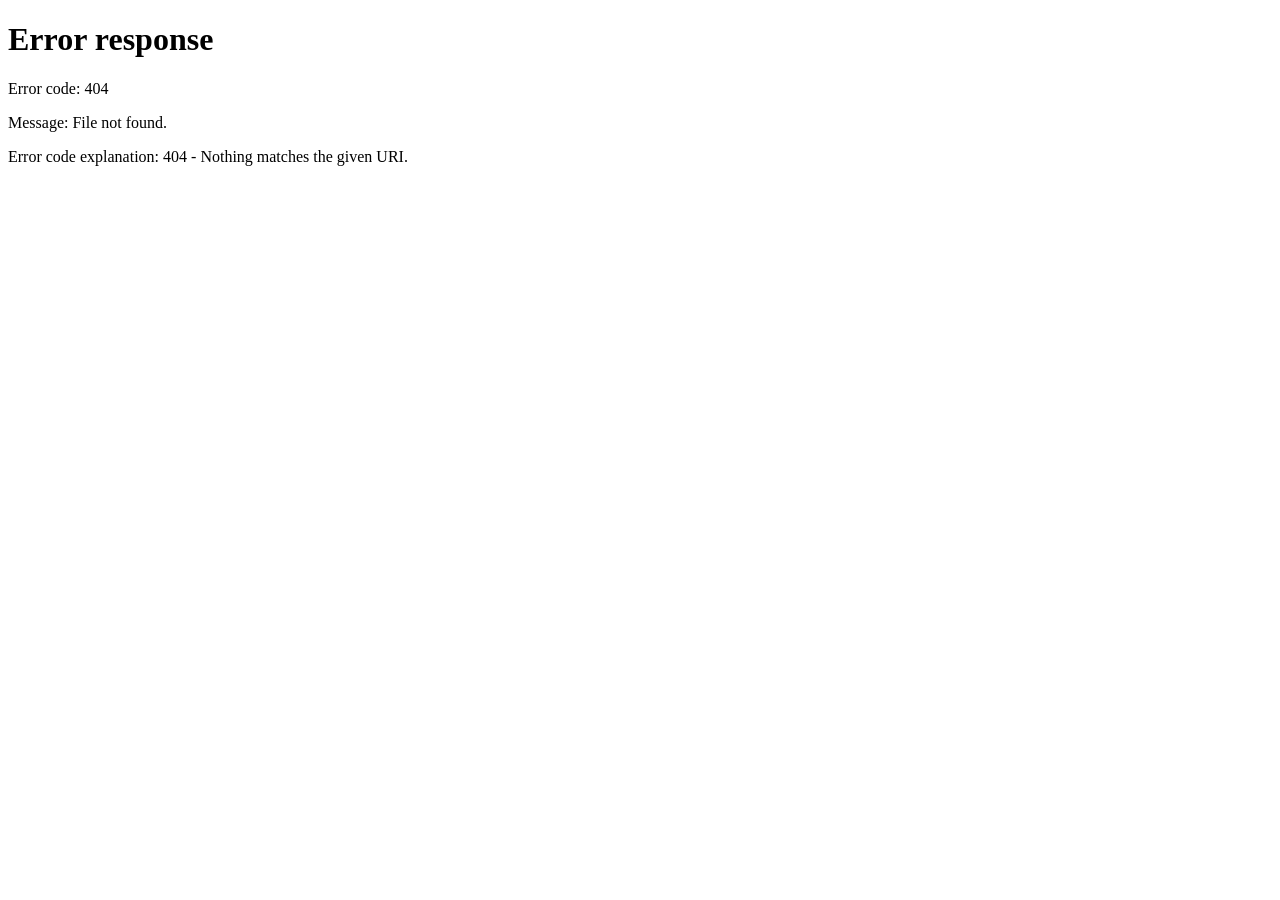
==== index.html @ f7cfdea8 "initial commit" ====
<!-- Main Entry Point for App Sort Challenge -->
<!-- Redirects / renders the complete game experience -->
<!doctype html>
<html lang="en">
<head>
  <meta charset="UTF-8">
  <meta http-equiv="refresh" content="0; url=Sort_Game.html">
  <title>App Sort Challenge</title>
  <script>
    window.location.replace("Sort_Game.html");
  </script>
</head>
<body style="font-family: sans-serif; text-align: center; padding-top: 50px; background: #f6f5f1; color: #253047;">
  <p>Loading App Sort Challenge...</p>
  <p><a href="Sort_Game.html" style="color: #174967; font-weight: bold;">Click here if you are not automatically redirected</a></p>
</body>
</html>
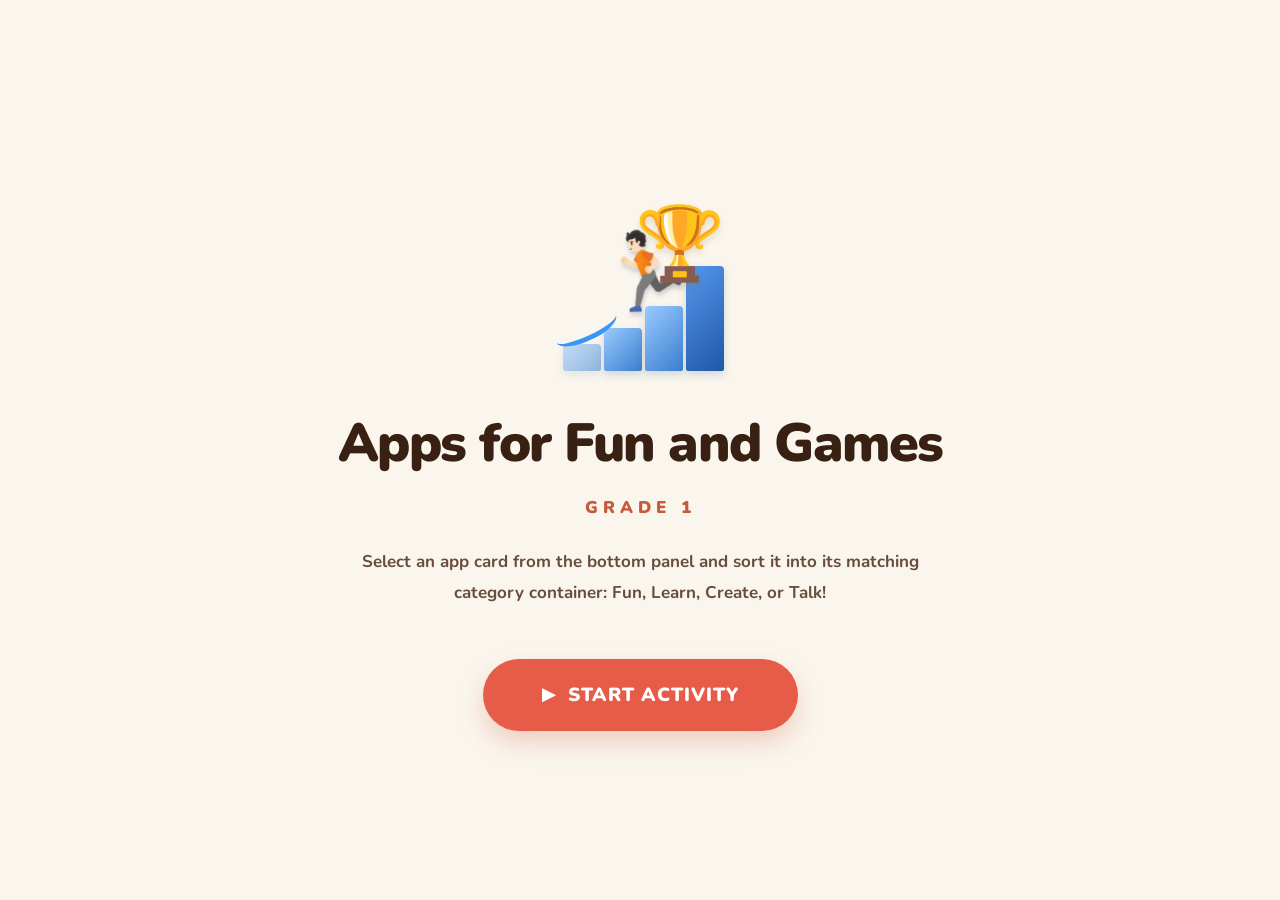
==== commit 883cc40f: "init" ====
--- a/index.html
+++ b/index.html
@@ -1,17 +1,26 @@
-<!-- Main Entry Point for App Sort Challenge -->
-<!-- Redirects / renders the complete game experience -->
-<!doctype html>
+<!DOCTYPE html>
 <html lang="en">
 <head>
   <meta charset="UTF-8">
-  <meta http-equiv="refresh" content="0; url=Sort_Game.html">
-  <title>App Sort Challenge</title>
-  <script>
-    window.location.replace("Sort_Game.html");
-  </script>
+  <meta name="viewport" content="width=device-width, initial-scale=1.0">
+  <title>Apps for Fun and Games - Start</title>
+  <link rel="stylesheet" href="style.css">
 </head>
-<body style="font-family: sans-serif; text-align: center; padding-top: 50px; background: #f6f5f1; color: #253047;">
-  <p>Loading App Sort Challenge...</p>
-  <p><a href="Sort_Game.html" style="color: #174967; font-weight: bold;">Click here if you are not automatically redirected</a></p>
+<body>
+<section class="start-screen" id="startScreen" style="display:flex;">
+    <div class="start-content">
+      <div class="hero-art" aria-hidden="true">
+        <div class="steps"><i></i><i></i><i></i><i></i></div>
+        <div class="runner">🏃🏻</div>
+        <div class="hero-trophy">🏆</div>
+        <div class="motion-line"></div>
+      </div>
+      <h1>Apps for Fun and Games</h1>
+      <div class="grade-label">GRADE 1</div>
+      <p>Select an app card from the bottom panel and sort it into its matching<br class="desktop-break">
+      category container: Fun, Learn, Create, or Talk!</p>
+      <a class="start-button" id="startActivity" href="game.html"><span>▶</span> START ACTIVITY</a>
+    </div>
+  </section>
 </body>
 </html>
--- a/style.css
+++ b/style.css
@@ -0,0 +1,193 @@
+@import url('https://fonts.googleapis.com/css2?family=Nunito:wght@500;600;700;800;900&display=swap');
+:root{--navy:#111a3b;--ink:#17244b;--sky:#e7f5ff;--pink:#ed35a6;--blue:#3298f5;--purple:#a64be9;--green:#00c98a}
+*{box-sizing:border-box}
+body{margin:0;min-height:100vh;font-family:Nunito,Arial,sans-serif;color:var(--ink);background:linear-gradient(145deg,#eaf7ff,#dff1fc);overflow-x:hidden}
+.topbar{height:54px;background:#111a3b;color:#fff;display:flex;align-items:center;justify-content:space-between;padding:0 4.5%;box-shadow:0 3px 12px #111a3b22}
+.brand{display:flex;align-items:center;gap:9px;font-size:14px;font-weight:900;letter-spacing:.2px}.brand-icon{font-size:20px}
+.stats{display:flex;align-items:center;gap:10px}.stat{height:38px;min-width:76px;padding:3px 9px;background:#202b51;border-radius:8px;display:grid;grid-template-columns:20px auto;grid-template-rows:12px 17px;align-items:center}.stat>span{grid-row:1/3;font-size:16px}.stat small{font-size:8px;letter-spacing:1px;color:#aeb9dc;font-weight:900}.stat b{font-size:12px}.sound-btn,.restart-btn{border:0;background:transparent;color:white;font-size:17px;cursor:pointer;padding:6px}
+.game-shell{width:min(1000px,94vw);min-height:calc(100vh - 54px);margin:auto;padding:24px 5% 18px;position:relative;display:flex;flex-direction:column;align-items:center}
+.tiny-lights{position:absolute;left:0;top:17px;display:flex;gap:4px}.tiny-lights i{width:6px;height:6px;border-radius:50%;background:#ff659d}.tiny-lights i:nth-child(2){background:#00d5a2}.tiny-lights i:nth-child(3){background:#4c9dff}
+.instruction{background:#fff;border-radius:18px;padding:12px 28px;text-align:center;box-shadow:0 4px 0 #d4e6f3;width:min(550px,100%);margin:5px auto 26px;z-index:1}
+.instruction h1{font-size:17px;margin:0 0 3px;font-weight:900}.instruction p{font-size:11px;color:#58708f;margin:0}.instruction b{color:#2879cf}
+.categories{width:100%;display:grid;grid-template-columns:1fr 1fr;gap:20px 24px;margin-bottom:24px}
+.category{height:82px;border-radius:22px;position:relative;display:flex;align-items:center;justify-content:space-between;padding:0 8px 0 17px;color:#fff;cursor:pointer;box-shadow:0 7px 0 rgba(19,39,74,.22),0 10px 17px #365d8520;transition:transform .16s,filter .16s;outline:none;overflow:visible}
+.category:before{content:"";position:absolute;inset:0;border-radius:22px 22px 18px 18px;background:linear-gradient(180deg,#ffffff35,transparent 52%);pointer-events:none}
+.category.fun{background:linear-gradient(105deg,#fa4eb7,#d71991)}.category.learn{background:linear-gradient(105deg,#4dafff,#2479e9)}.category.create{background:linear-gradient(105deg,#c66af5,#8b39d4)}.category.talk{background:linear-gradient(105deg,#27e6ae,#00ad79)}
+.category.drag-over{transform:translateY(-5px) scale(1.025);filter:brightness(1.12);box-shadow:0 0 0 4px #fff,0 0 0 7px #58a8f3,0 10px 20px #365d8530}
+.cat-copy{display:flex;align-items:center;gap:9px;z-index:1}.cat-copy strong{font-size:20px;font-weight:900;text-shadow:0 2px 2px #0002}.cat-symbol{font-size:17px;background:#ffffff35;width:26px;height:26px;border-radius:9px;display:grid;place-items:center}
+.avatar{width:68px;height:68px;border:3px solid #fff;border-radius:50%;background:#21d76f;display:grid;place-items:center;font-size:37px;box-shadow:0 3px 7px #142c5533;z-index:2;margin-right:-4px}
+.drop-hint{position:absolute;right:72px;bottom:7px;font-size:8px;letter-spacing:1px;font-weight:900;opacity:0;transition:opacity .15s}.category.drag-over .drop-hint{opacity:.9}
+.activity-area{width:100%;margin-top:auto;display:flex;flex-direction:column;align-items:center}
+.tray{width:100%;min-height:88px;display:flex;justify-content:center;align-items:center;gap:12px;flex-wrap:wrap;padding:6px 0}
+.app-card{width:94px;min-height:82px;border:1px solid #e4edf6;border-radius:13px;background:#fff;box-shadow:0 4px 0 #d8e6f1,0 7px 12px #46688b16;display:flex;flex-direction:column;align-items:center;justify-content:center;gap:5px;cursor:grab;user-select:none;transition:transform .15s,opacity .15s;position:relative;padding:8px 5px}
+.app-card:hover{transform:translateY(-4px)}.app-card:active{cursor:grabbing}.app-card.selected{outline:3px solid #379cff;transform:translateY(-5px)}.app-card.dragging{opacity:.35}
+.app-icon{width:30px;height:30px;border-radius:9px;display:grid;place-items:center;color:#fff;font-size:19px;box-shadow:inset 0 1px 2px #fff7}.app-name{font-size:9px;font-weight:900;text-align:center;line-height:1.1}
+.bottom-panel{width:min(500px,100%);height:38px;border-radius:20px;background:#fff;box-shadow:0 3px 0 #d8e9f4;display:flex;align-items:center;justify-content:space-between;padding:0 17px;margin-top:8px;gap:10px}
+.panel-label,.wave-status{font-size:9px;letter-spacing:.8px;color:#8294ad;font-weight:900;white-space:nowrap}.wave-status{color:#8b9bb1}.wave-status b{color:#2387dc}.progress{height:5px;width:90px;background:#edf2f7;border-radius:9px;overflow:hidden}.progress span{display:block;width:0;height:100%;background:linear-gradient(90deg,#36b7ff,#8b59ed);transition:width .3s}
+.feedback{font-size:11px;font-weight:800;color:#66819c;min-height:16px;margin:9px 0 0;text-align:center}
+.overlay{position:fixed;inset:0;background:#111a3bd9;backdrop-filter:blur(6px);display:grid;place-items:center;z-index:10;overflow:hidden}.hidden{display:none}
+.result-card{width:min(360px,90vw);background:#fff;border:3px solid #ffd76d;border-radius:22px;padding:24px;text-align:center;position:relative;z-index:2;box-shadow:0 20px 70px #0005;animation:pop .35s ease}
+@keyframes pop{from{transform:scale(.75);opacity:0}to{transform:scale(1);opacity:1}}
+.result-kicker{font-size:10px;color:#21a879;letter-spacing:1px;font-weight:900}.trophy{font-size:48px;margin:10px 0 0}.result-card h2{font-size:25px;margin:0;color:#18264c}.result-card p{font-size:12px;color:#71819a;margin:4px 0 18px}.result-stats{display:flex;justify-content:center;gap:14px;margin-bottom:20px}.result-stats div{background:#eff8ff;border-radius:12px;padding:9px 17px;display:grid;gap:2px;min-width:100px}.result-stats span{font-size:17px}.result-stats b{font-size:17px}.result-stats small{font-size:8px;letter-spacing:1px;color:#8193a9;font-weight:900}.result-card button{background:#ed3ca5;color:#fff;border:0;border-radius:22px;padding:11px 27px;font:900 12px Nunito;cursor:pointer;box-shadow:0 4px 0 #b91d78}
+.confetti{position:absolute;inset:0;pointer-events:none}.confetti i{position:absolute;width:7px;height:13px;top:-20px;animation:fall 3.2s linear infinite}@keyframes fall{to{transform:translateY(110vh) rotate(720deg)}}
+.toast{position:fixed;bottom:18px;left:50%;transform:translate(-50%,20px);background:#17244b;color:#fff;padding:9px 16px;border-radius:20px;font-size:12px;font-weight:800;opacity:0;transition:.2s;pointer-events:none;z-index:20}.toast.show{opacity:1;transform:translate(-50%,0)}
+@media(max-width:600px){.topbar{padding:0 12px}.brand{font-size:11px}.game-shell{padding:22px 4% 12px}.instruction{margin-bottom:22px;padding:12px}.instruction h1{font-size:15px}.categories{gap:13px 10px}.category{height:68px;padding-left:10px;border-radius:16px}.cat-copy{gap:5px}.cat-copy strong{font-size:16px}.cat-symbol{width:22px;height:22px;font-size:13px}.avatar{width:53px;height:53px;font-size:29px}.app-card{width:82px;min-height:76px}.bottom-panel{padding:0 11px}.progress{width:55px}.panel-label,.wave-status{font-size:8px}}
+@media(max-width:360px){.category{height:60px}.avatar{width:45px;height:45px;font-size:25px}.cat-copy strong{font-size:14px}.app-card{width:75px}}
+
+
+/* Welcome / starting screen */
+body{background:#faf6ee}
+.start-screen{min-height:100vh;width:100%;display:flex;align-items:center;justify-content:center;background:#faf6ee;color:#382013;padding:35px 20px}
+.start-content{width:100%;max-width:900px;text-align:center;display:flex;flex-direction:column;align-items:center}
+.hero-art{width:230px;height:220px;position:relative;margin:0 auto 25px}
+.steps{position:absolute;bottom:18px;left:38px;display:flex;align-items:flex-end;gap:3px}
+.steps i{display:block;width:38px;background:linear-gradient(135deg,#9bcaff,#397fce);border-radius:4px 4px 2px 2px;box-shadow:0 4px 8px #314f7c30}
+.steps i:nth-child(1){height:27px;opacity:.55}.steps i:nth-child(2){height:43px}.steps i:nth-child(3){height:65px}.steps i:nth-child(4){height:105px;background:linear-gradient(135deg,#5598ed,#2056a6)}
+.runner{position:absolute;left:74px;bottom:67px;font-size:75px;transform:rotate(-12deg);filter:drop-shadow(0 4px 2px #263f6633)}
+.hero-trophy{position:absolute;right:30px;top:26px;font-size:72px;filter:drop-shadow(0 4px 3px #946a2833)}
+.motion-line{position:absolute;left:28px;bottom:48px;width:66px;height:25px;border-bottom:5px solid #3996f4;border-radius:50%;transform:rotate(-25deg)}
+.start-content h1{font-size:clamp(34px,4.2vw,54px);line-height:1.1;font-weight:1000;letter-spacing:-1.5px;margin:0 0 22px;color:#382013}
+.grade-label{font-size:17px;letter-spacing:5px;font-weight:1000;color:#c65a3d;margin-bottom:27px}
+.start-content p{font-size:17px;line-height:1.85;color:#684d3d;font-weight:700;margin:0 0 50px}
+.start-button{border:0;border-radius:50px;background:#e75b49;color:white;font:1000 19px Nunito,Arial,sans-serif;letter-spacing:1px;padding:23px 55px;min-width:315px;box-shadow:0 12px 24px #d85a4140;cursor:pointer;transition:transform .18s,box-shadow .18s}
+.start-button span{font-size:17px;margin-right:12px}.start-button:hover{transform:translateY(-3px);box-shadow:0 16px 28px #d85a4150}.start-button:active{transform:translateY(1px)}
+#gameScreen{min-height:100vh}
+#gameScreen.hidden{display:none}
+@media(max-width:600px){.hero-art{transform:scale(.85);margin-bottom:0}.start-content h1{font-size:34px;letter-spacing:-1px}.start-content p{font-size:14px;line-height:1.7;margin-bottom:35px}.desktop-break{display:none}.start-button{min-width:0;width:min(315px,90vw);padding:19px 28px;font-size:16px}.grade-label{font-size:14px;margin-bottom:20px}}
+
+
+/* Main activity screen — closely matched to the supplied reference */
+#gameScreen{background:#e5f5ff;min-height:100vh;color:#182642}
+#gameScreen .topbar{height:70px;background:#1d2b49;padding:0 2%;display:flex;position:relative;justify-content:space-between;box-shadow:0 3px 9px #1c315033}
+#gameScreen .brand{font-size:21px;font-weight:1000;gap:13px}
+#gameScreen .brand-icon{font-size:28px}
+#gameScreen .stats{gap:0}
+#gameScreen .stat{height:64px;min-width:133px;background:#1a2743;border:1px solid #334361;border-radius:22px;padding:8px 16px;grid-template-columns:27px auto;grid-template-rows:20px 22px}
+#gameScreen .stat>span{font-size:22px;color:#d4e0f4}
+#gameScreen .stat small{font-size:18px;letter-spacing:1px;color:#94a5bf}
+#gameScreen .stat b{font-size:18px}
+#gameScreen .sound-btn,#gameScreen .restart-btn,#gameScreen .help-btn{width:46px;height:46px;border:1px solid #34435f;border-radius:50%;margin-left:17px;color:#d8e2f2;font-size:21px;display:grid;place-items:center}
+#gameScreen .help-btn{background:transparent;border:1px solid #34435f;color:#ffcf00;font-size:18px;border-radius:50%;width:46px;height:46px;margin-left:17px;cursor:pointer}
+#gameScreen .game-shell{width:100%;max-width:none;min-height:calc(100vh - 70px);padding:36px 6.9% 24px;justify-content:flex-start;background:#e5f5ff}
+.level-dots{position:absolute;top:36px;left:28px;width:72px;height:22px;border-radius:20px;background:#fff;display:flex;align-items:center;gap:5px;padding:5px 9px;box-shadow:0 2px 5px #315b801c}
+.level-dots i{height:10px;width:10px;border-radius:10px;background:#e2eaf3}.level-dots i.active{width:25px;background:#f34fb2}
+#gameScreen .instruction{width:min(855px,78vw);min-height:116px;margin:30px auto 54px;border-radius:46px;border:2px solid #d9e9ff;padding:18px 30px;box-shadow:0 5px 5px #315b8021;background:#fff;text-align:center}
+#gameScreen .instruction h1{font-size:27px;color:#243f91;font-weight:1000;margin:0 0 6px}
+#gameScreen .instruction p{font-size:21px;color:#1760ff;font-weight:900;margin:0}
+#gameScreen .categories{width:100%;max-width:1345px;margin:0 auto 0;gap:43px 29px;grid-template-columns:1fr 1fr}
+#gameScreen .category{height:158px;border-radius:47px 47px 42px 42px;padding:0 30px;box-shadow:0 18px 0 rgba(26,52,95,.2),0 22px 23px #385d7b24;overflow:visible;position:relative}
+#gameScreen .category:before{inset:0 0 34px;border-radius:47px 47px 24px 24px;background:linear-gradient(180deg,#ffffffa6 0%,#ffffff65 100%)}
+#gameScreen .category:after{content:"";position:absolute;left:0;right:0;bottom:0;height:52px;border-radius:0 0 42px 42px;background:linear-gradient(180deg,#ffffff00,#0000000b);pointer-events:none}
+#gameScreen .category.fun{background:#f34eaa;box-shadow:0 18px 0 #a8165e,0 25px 23px #385d7b24}
+#gameScreen .category.learn{background:#4b9cf2;box-shadow:0 18px 0 #203f89,0 25px 23px #385d7b24}
+#gameScreen .category.create{background:#b65be9;box-shadow:0 18px 0 #57229a,0 25px 23px #385d7b24}
+#gameScreen .category.talk{background:#00c991;box-shadow:0 18px 0 #145e3c,0 25px 23px #385d7b24}
+#gameScreen .cat-copy{position:relative;z-index:2;align-self:center;display:flex;flex-direction:column;align-items:flex-start;gap:8px}
+#gameScreen .cat-copy strong{font-size:38px;line-height:1;color:#fff;text-shadow:0 2px 2px #0001}
+#gameScreen .cat-symbol{width:59px;height:36px;border-radius:20px;background:#fff;color:#f2b400;font-size:27px;box-shadow:0 3px 5px #254b7224}
+#gameScreen .learn .cat-symbol{color:#1763ff}#gameScreen .create .cat-symbol{color:#9a35ef}#gameScreen .talk .cat-symbol{color:#00a879}
+#gameScreen .avatar{position:absolute;z-index:4;right:30px;top:-42px;width:164px;height:164px;border:6px solid #fff;border-radius:50%;object-fit:cover;background:#00b84b;box-shadow:0 2px 4px #18385a24;margin:0}
+#gameScreen .drop-hint{right:175px;bottom:14px;font-size:11px}
+#gameScreen .activity-area{width:100%;margin:16px auto 0;flex:1;justify-content:flex-start}
+#gameScreen .tray{min-height:174px;gap:22px;padding:0 0 6px;align-items:stretch}
+#gameScreen .app-card{width:156px;min-height:170px;border:4px solid #edf3f8;border-radius:33px;box-shadow:0 4px 5px #1b39501b;background:#fff;gap:8px;padding:15px 9px 10px}
+#gameScreen .app-card:hover{transform:translateY(-5px)}
+#gameScreen .app-icon{width:72px;height:72px;border-radius:23px;font-size:38px;border:3px solid #ffffff9c;box-shadow:0 3px 5px #243b592b}
+#gameScreen .app-name{font-size:16px;line-height:1.25;color:#25334e;font-weight:1000}
+#gameScreen .bottom-panel{width:min(855px,78vw);height:86px;border-radius:45px;border:2px solid #d9e9ff;margin-top:14px;padding:0 58px;box-shadow:0 5px 5px #315b8021;gap:18px}
+#gameScreen .panel-label{font-size:24px;letter-spacing:4px;color:#91a3bd}
+#gameScreen .pick-label{font-size:21px;font-weight:1000;color:#0874b6;background:#f0f9ff;border:1px solid #9edaff;padding:8px 20px;border-radius:30px;white-space:nowrap}
+#gameScreen .panel-divider{height:32px;width:1px;background:#d9e4f1;margin:0 28px}
+#gameScreen .wave-status{font-size:22px;letter-spacing:3px;color:#91a3bd;white-space:nowrap}
+#gameScreen .wave-status b{font-size:22px;color:#34445e;letter-spacing:0}
+#gameScreen .progress{display:none}
+#gameScreen .feedback{font-size:13px;margin:9px 0 0}
+#gameScreen .category.drag-over{outline:4px solid #fff;filter:brightness(1.08);transform:translateY(-4px)}
+@media(max-width:900px){
+ #gameScreen .game-shell{padding:28px 4% 20px}
+ #gameScreen .instruction{margin:24px auto 43px;width:90vw}
+ #gameScreen .instruction h1{font-size:22px}
+ #gameScreen .instruction p{font-size:16px}
+ #gameScreen .categories{gap:30px 18px}
+ #gameScreen .category{height:130px;border-radius:34px;padding:0 20px}
+ #gameScreen .cat-copy strong{font-size:30px}
+ #gameScreen .avatar{width:128px;height:128px;right:15px;top:-30px}
+ #gameScreen .tray{min-height:145px;gap:12px}
+ #gameScreen .app-card{width:130px;min-height:140px}
+ #gameScreen .bottom-panel{width:90vw;padding:0 24px}
+ #gameScreen .panel-label{font-size:16px;letter-spacing:2px}
+ #gameScreen .pick-label{font-size:15px;padding:7px 12px}
+ #gameScreen .wave-status{font-size:15px;letter-spacing:1px}
+}
+@media(max-width:600px){
+ #gameScreen .topbar{height:60px;padding:0 10px}
+ #gameScreen .brand{font-size:13px;gap:6px}
+ #gameScreen .brand-icon{font-size:19px}
+ #gameScreen .stats{gap:3px}
+ #gameScreen .stat{min-width:58px;height:43px;padding:4px 6px;border-radius:12px;grid-template-columns:14px auto;grid-template-rows:12px 16px}
+ #gameScreen .stat>span{font-size:13px}
+ #gameScreen .stat small{font-size:8px}
+ #gameScreen .stat b{font-size:11px}
+ #gameScreen .sound-btn,#gameScreen .restart-btn,#gameScreen .help-btn{width:31px;height:31px;font-size:13px;margin-left:3px}
+ #gameScreen .game-shell{min-height:calc(100vh - 60px);padding:24px 12px 15px}
+ .level-dots{top:9px;left:12px;transform:scale(.8);transform-origin:left top}
+ #gameScreen .instruction{width:96%;margin:20px auto 40px;min-height:0;padding:14px 12px;border-radius:25px}
+ #gameScreen .instruction h1{font-size:18px}
+ #gameScreen .instruction p{font-size:12px;line-height:1.4}
+ #gameScreen .categories{gap:28px 10px}
+ #gameScreen .category{height:88px;border-radius:25px;padding:0 12px;box-shadow:0 10px 0 #0002}
+ #gameScreen .category.fun{box-shadow:0 10px 0 #a8165e}#gameScreen .category.learn{box-shadow:0 10px 0 #203f89}#gameScreen .category.create{box-shadow:0 10px 0 #57229a}#gameScreen .category.talk{box-shadow:0 10px 0 #145e3c}
+ #gameScreen .cat-copy{gap:4px}
+ #gameScreen .cat-copy strong{font-size:20px}
+ #gameScreen .cat-symbol{width:33px;height:24px;font-size:17px}
+ #gameScreen .avatar{width:82px;height:82px;right:5px;top:-20px;border-width:4px}
+ #gameScreen .tray{min-height:112px;gap:7px}
+ #gameScreen .app-card{width:calc(25% - 6px);min-width:70px;min-height:106px;border-radius:18px;padding:8px 3px}
+ #gameScreen .app-icon{width:48px;height:48px;font-size:25px;border-radius:15px}
+ #gameScreen .app-name{font-size:10px}
+ #gameScreen .bottom-panel{width:100%;height:58px;padding:0 10px;gap:6px;border-radius:30px;margin-top:10px}
+ #gameScreen .panel-label{font-size:9px;letter-spacing:1px}
+ #gameScreen .pick-label{font-size:10px;padding:6px 8px}
+ #gameScreen .panel-divider{margin:0 4px;height:24px}
+ #gameScreen .wave-status{font-size:10px;letter-spacing:0}
+ #gameScreen .wave-status b{font-size:11px}
+}
+
+/* Fix: reliably switch between the welcome screen and game screen */
+.start-screen.hidden,
+#gameScreen.hidden {
+  display: none !important;
+}
+
+/* Final visibility safeguard for both screens */
+.hidden { display: none !important; }
+#gameScreen:not(.hidden) { display: block !important; }
+.start-screen:not(.hidden) { display: flex !important; }
+
+/* Landing-page navigation link styled as the Start Activity button */
+a.start-button {
+  display: inline-flex;
+  align-items: center;
+  justify-content: center;
+  text-decoration: none;
+}
+
+
+/* Interaction feedback and card-flight animation */
+.app-card.wrong-answer { animation: wrong-shake .32s ease; border-color:#ff7a91; }
+@keyframes wrong-shake {
+  0%,100% { transform:translateX(0); }
+  20%,60% { transform:translateX(-5px); }
+  40%,80% { transform:translateX(5px); }
+}
+.flying-card { box-shadow:0 10px 25px #1b315044 !important; }
+.category { -webkit-tap-highlight-color:transparent; }
+.category:focus-visible,.app-card:focus-visible { outline:3px solid #ffcf4a; outline-offset:4px; }
+@media (max-width:600px) {
+  .game-shell { padding-left:3%; padding-right:3%; }
+  .categories { gap:14px 12px; }
+  .category { height:72px; padding-left:11px; }
+  .avatar { width:56px; height:56px; }
+  .cat-copy strong { font-size:17px; }
+  .app-card { width:78px; min-height:76px; }
+}
